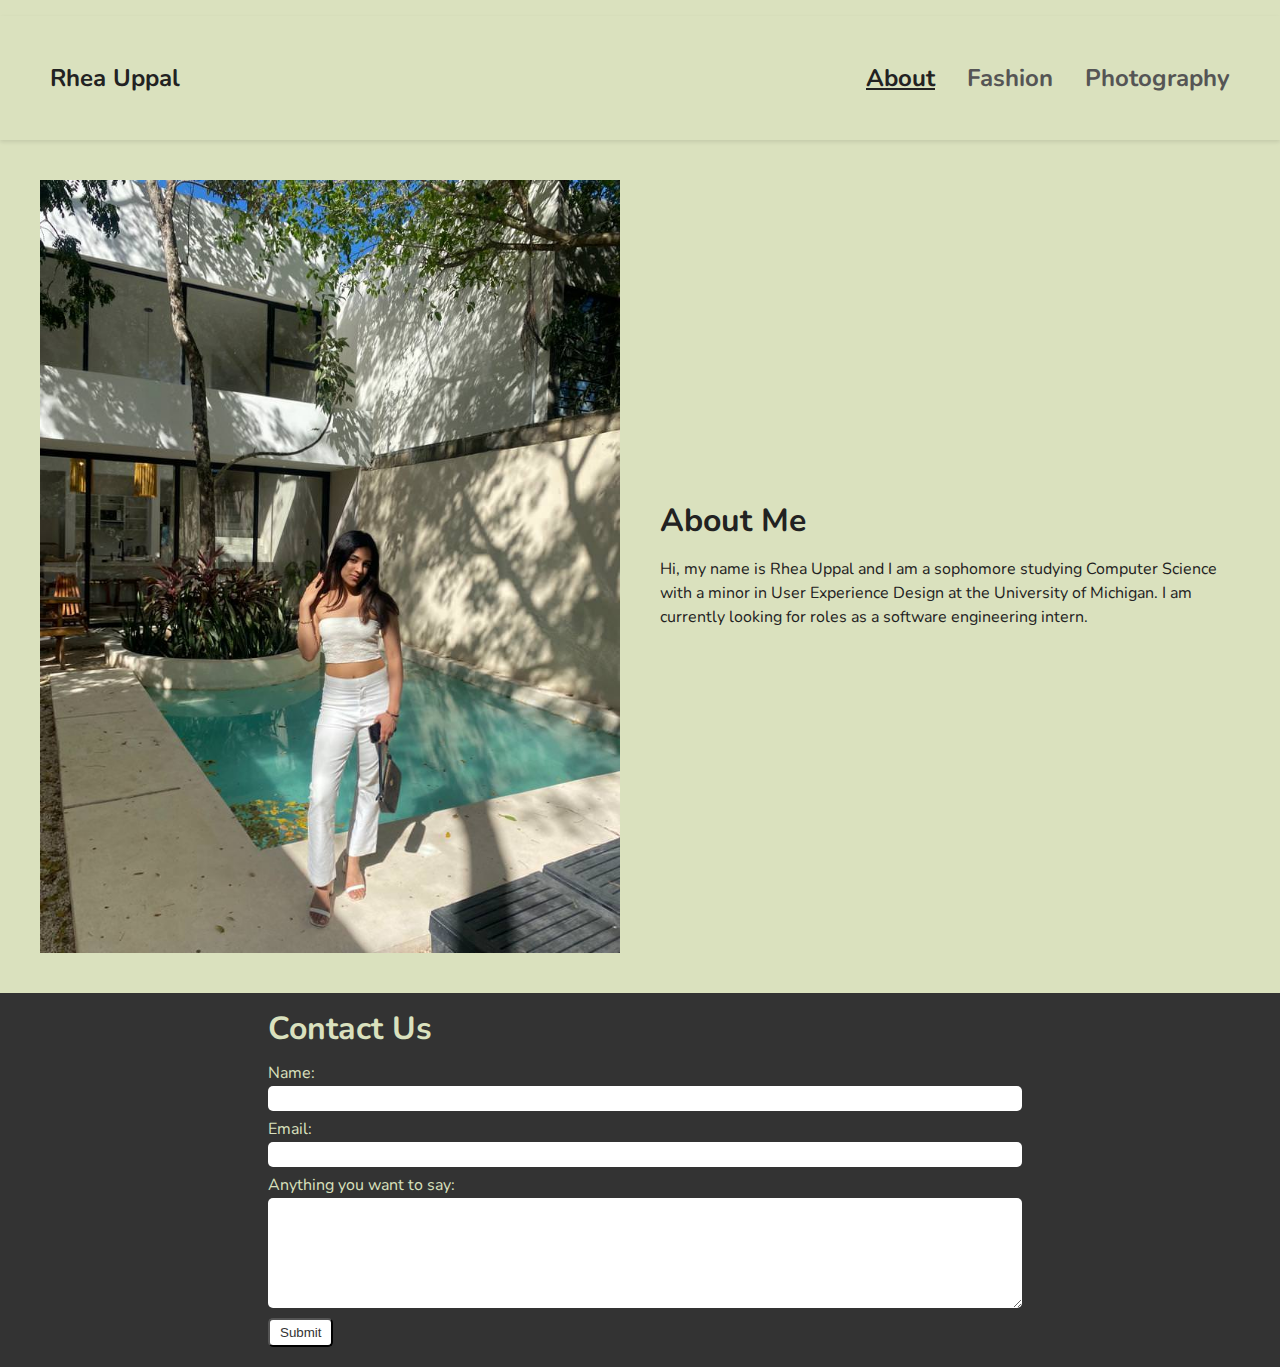
==== index.html @ 19f9b50b "second commit" ====
<!DOCTYPE html>
<html lang="en">
<head>
  <meta charset="UTF-8">
  <link rel="icon" type="image/png" href="images/logo-drk.png" />
  <meta name="viewport" content="width=device-width, initial-scale=1.0">
    <link rel="stylesheet" type="text/css" href="css/html5reset.css">
    <link rel="stylesheet" type="text/css" href="css/style.css">
    <link rel="icon" type="image/png" href="images/logo.jpg" />
    <link rel="preconnect" href="https://fonts.googleapis.com">
  <link rel="preconnect" href="https://fonts.gstatic.com" crossorigin>
  <link href="https://fonts.googleapis.com/css2?family=Nunito:wght@300&display=swap" rel="stylesheet">
  <title>About Me</title>
</head>
<body>
<a href="#main-content" class="skip-link" tabindex="1">Skip to Content</a>
<header>
  <div class="header-left">
    <h1>Rhea Uppal</h1>
  </div>
  <nav>
    <ul>
      <li><a href="index.html" class="active">About</a></li>
      <li><a href="fashion.html" >Fashion</a></li>
      <li><a href="photography.html" >Photography</a></li>
    </ul>
  </nav>
</header>
<main id="main-content" tabindex="1">
<section>
  <div class="about-content">
    <div class="about-left">
      <img src="images/rheauppal1.jpg" alt="A picture of Rhea Uppal">
    </div>
    <div class="about-right">
      <h2>About Me</h2>
      <p>Hi, my name is Rhea Uppal and I am a sophomore studying Computer Science with a minor in User Experience Design at the University of Michigan. I am currently looking for roles as a software engineering intern. </p>
    </div>
  </div>
</section>
<section>
  <div>
    
  </div>
</section>
</main>

<!-- check footer again -->
<footer>
  <div class="contact-form">
    <h2>Contact Us</h2>
    <form action="#">
      <label for="name">Name:</label>
      <input type="text" id="name" name="name">
      <label for="email">Email:</label>
      <input type="email" id="email" name="email">
      <label for="query">Anything you want to say:</label>
      <textarea id="Add your comments" name="questions"></textarea>
      <input type="submit" value="Submit">
    </form>
  </div>
</footer>

</body>
</html>
---- css/style.css ----
/*
- change nav bar when less than given 
- change grid when more than given because
- add javascript to grid, add click
- make flex,  
extras- forms, javascript,  */
body {
    background-color: #dae1be;
    font-family: 'Nunito',"Times New Roman", Times, serif;
    color: #222222;
  }
header {
    display: flex;
    justify-content: space-between;
    align-items: center;
    box-shadow: 0 2px 4px rgba(0, 0, 0, 0.1);
    padding: 50px;
    font-weight: bold;
    font-size: 150%;
  }
  
  .header-left {
    display: flex;
    align-items: center;
  }
  
  .header-left h1 {
    margin: 0;
  }
 
  nav ul {
    list-style: none;
    margin: 0;
    padding: 0;
  }
  
  nav li {
    display: inline-block;
  }
  
  nav a {
    color: #555555;
    margin-left: 25px;
    text-decoration: none;
  }
  
  nav a:hover {
    color: #222222;
    font-weight: bold;
  }

  nav ul li a.current-page {
    font-weight: bold;
    text-decoration: underline;
    color:#000;
  }
 
  .about-content {
    padding: 40px;
    max-width: 1200px;
    margin: 0 auto;
    display: flex;
    align-items: center;
    height:100%;
  }
  
  .about-left {
    width: 50%;
  }
  
  .about-left img {
    display: block;
    max-width: 100%;
    height: auto;
  }
  
  .about-right {
    width: 50%;
    padding-left: 40px;
  }
    h2 {
    font-size: 200%;
    margin-bottom: 20px;
  }
  .about-right p {
    font-size: 100%;
    line-height: 1.5;
  }


  /*section{
    height: 100vh;
  }
*/
  .heading{
    text-align: center;
  }

  #welham-pic{
    width: 50%;
    height: 50%;
  }

  /*footer*/
  footer {
    background-color: #333;
    color: #dae1be;
    padding: 20px;
    text-align: center;
  }
  
  .contact-form {
    display: inline-block;
    text-align: left;
    width:60%;
  }
  
  .contact-form form {
    display: flex;
    flex-direction: column;
    align-items: flex-start;
    
  }
  
  .contact-form label {
    margin-bottom: 5px;
  }
  
  .contact-form input[type="text"],
  .contact-form input[type="email"],
  .contact-form textarea {
    padding: 5px;
    margin-bottom: 10px;
    width: 100%;
    border-radius: 5px;
    border: none;
  }
  
  .contact-form textarea {
    height: 100px;
  }
  
  .contact-form input[type="submit"] {
    background-color: #fff;
    color: #333;
    padding: 5px 10px;
    border-radius: 5px;
  }
  
  .contact-form input[type="submit"]:hover {
    background-color: #dae1be;
  }

  /*PHOTOGRAPHY PAGE*/
  .pictures{
    display: grid;
    grid-gap:10px;
    margin:20px;
    grid-template-columns: 1fr 1fr 1fr;
    max-width: 1250px;
    overflow:hidden;
  }

  .pictures .images {
    position: relative;
    width: 100%;
    height: 0;
    padding-bottom: 100%;
  }
  .pictures img{
    position: absolute;
    object-fit: cover;
    width: 100%;
    height: 100%;
  }
  
  .pictures :nth-child(4n){
    grid-column: 1/-1;
  }
  
  @media screen and (min-width:850px) {
    /* make the bigger one smaller, and change the order*/

    
  }
  /*to make sure tag it is on is highlighted*/
  nav a.active{
    text-decoration: underline;
    color: #222222;
  } 
  


  /*skip class */
  .skip-link{
    position:relative;
    top:-40px;
  }  
  /*for focus for skiplink*/
  .skip-link:focus{
    position:relative;
    top:20px;
  }

  /*fashion page*/
  .img-fluid {
    height: 300px;
    object-fit: cover;
    width: 200px;
    object-fit: cover;
    padding-bottom: 20px;
  }
  
  .row {
    display: grid;
    grid-template-columns: repeat(3, 1fr);
    grid-gap: 20px;
    margin: 0 auto;
    justify-content: center;
    align-items: center;
  }
  
  .portfolio-link:hover img {
    transform: scale(1.1);
    transition: transform 0.5s ease-in-out;
    opacity: 0.2;
  }
  
  .portfolio-link {
    position: relative;
    display: inline-block;
  }
  
  .portfolio-link:hover::before {
    content: attr(data-text);
    position: absolute;
    top: 50%;
    left: 50%;
    transform: translate(-50%, -50%);
    font-size: 24px;
    font-weight: bold;
    color: #000000;
    text-shadow: 1px 1px #333;
  }
  
  @media (max-width: 800px) {
    .portfolio-link:hover::before {
      font-size: 16px;
    }
  }
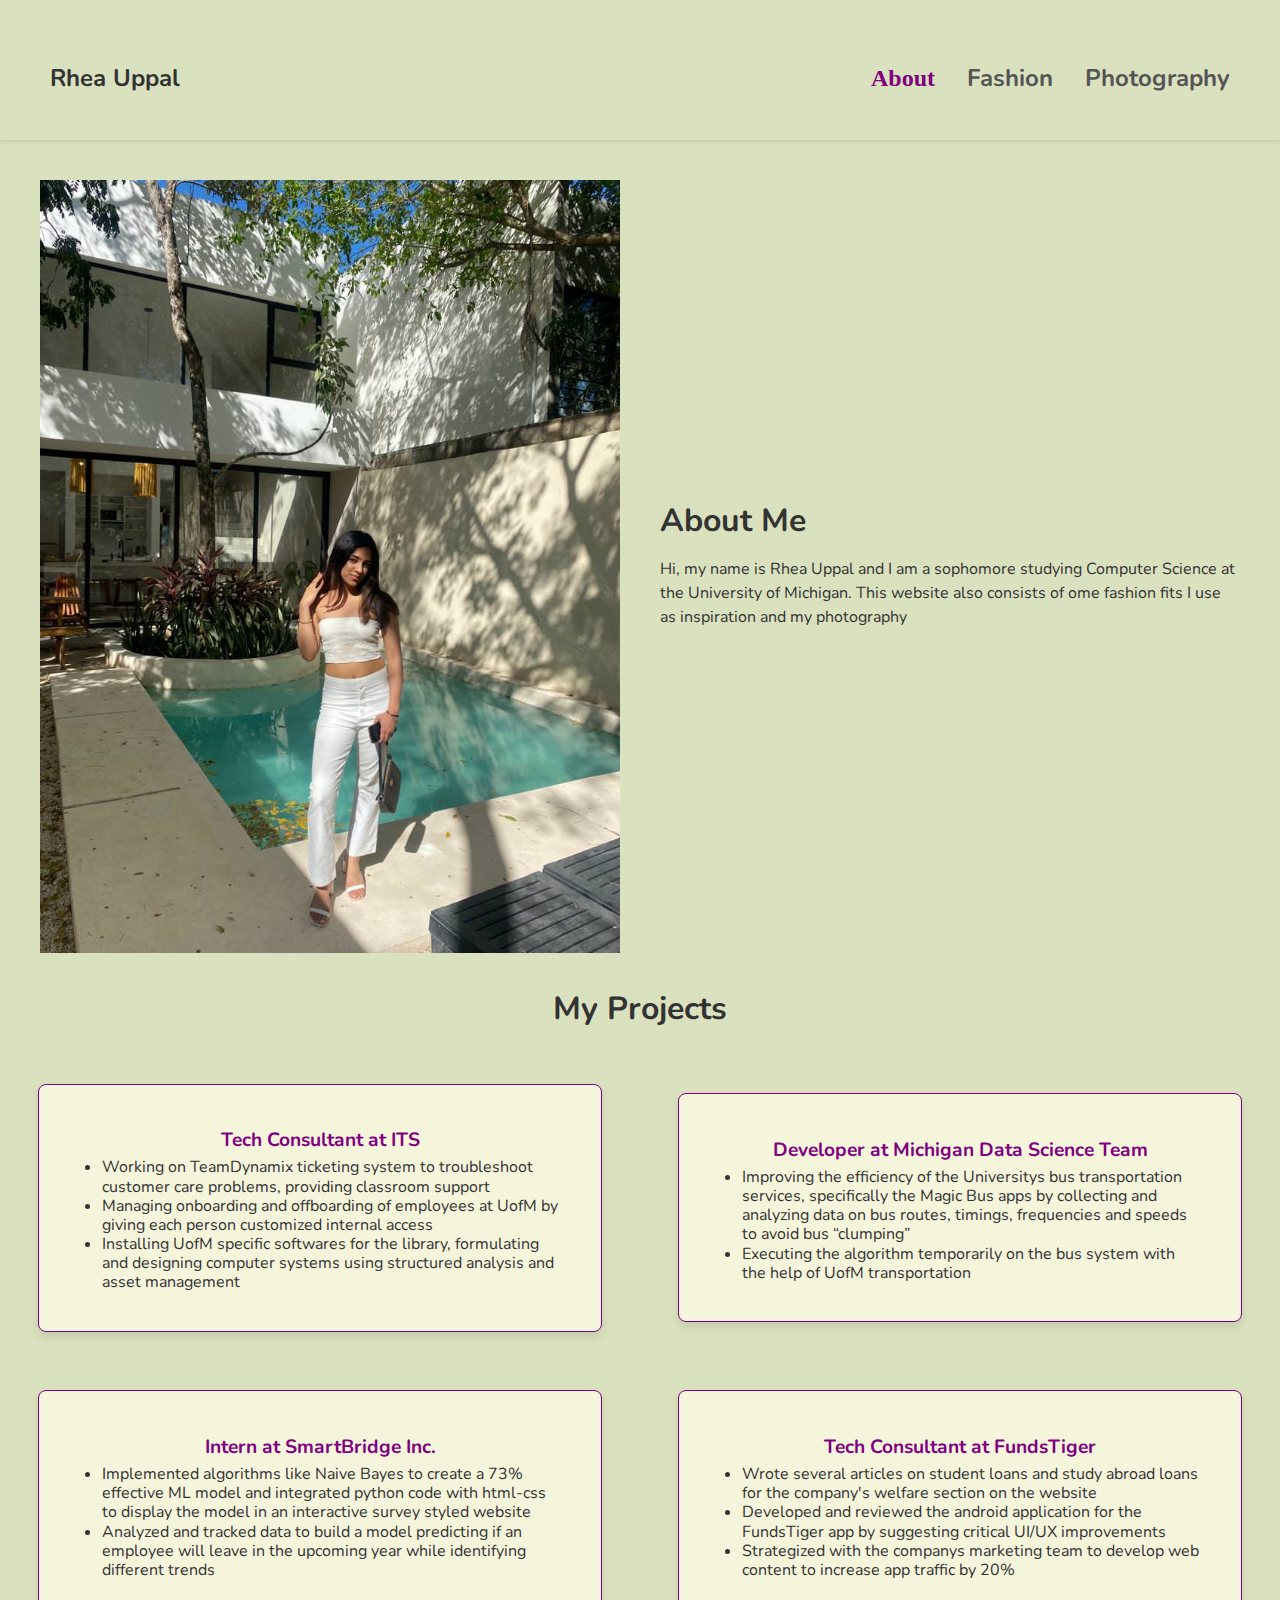
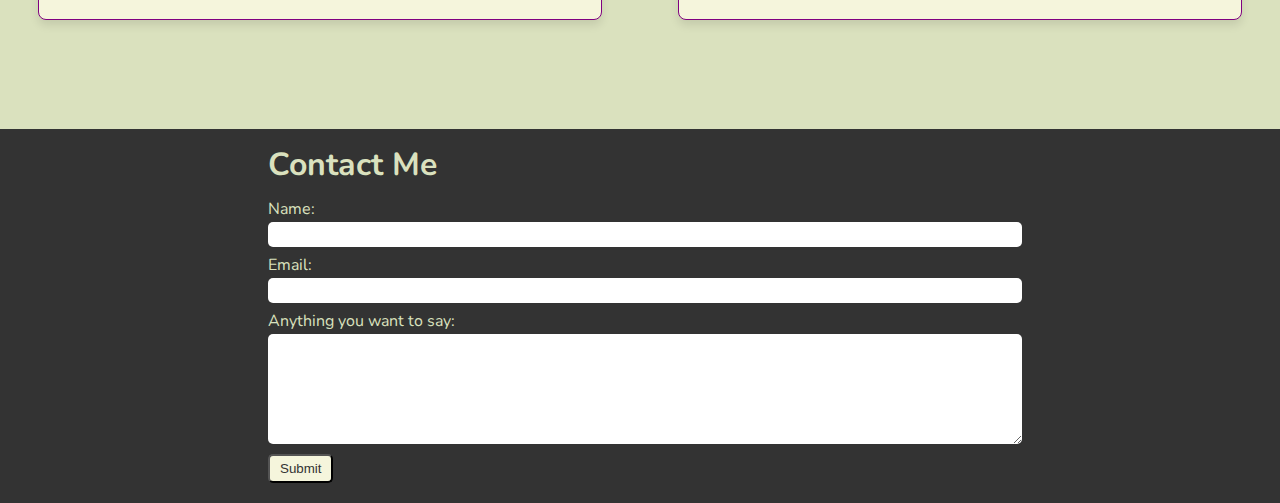
==== commit ddbbffe0: "updating project" ====
--- a/index.html
+++ b/index.html
@@ -28,32 +28,63 @@
 </header>
 <main id="main-content" tabindex="1">
 <section>
-  <div class="about-content">
+  <div class="about-content" tabindex="1">
     <div class="about-left">
       <img src="images/rheauppal1.jpg" alt="A picture of Rhea Uppal">
     </div>
     <div class="about-right">
       <h2>About Me</h2>
-      <p>Hi, my name is Rhea Uppal and I am a sophomore studying Computer Science with a minor in User Experience Design at the University of Michigan. I am currently looking for roles as a software engineering intern. </p>
+      <p>Hi, my name is Rhea Uppal and I am a sophomore studying Computer Science at the University of Michigan. This website also consists of ome fashion fits I use as inspiration and my photography</p>
     </div>
   </div>
 </section>
 <section>
-  <div>
-    
+  <h2 class="project-h2">My Projects</h2>
+  <div class="projects">
+    <div class="project-engr" tabindex="1">
+      <h3>Tech Consultant at ITS</h3>
+      <ul>
+        <li>Working on TeamDynamix ticketing system to troubleshoot customer care problems, providing classroom support</li>
+        <li> Managing onboarding and offboarding of employees at UofM by giving each person customized internal access</li>
+        <li>Installing UofM specific softwares for the library, formulating and designing computer systems using structured analysis and asset management </li>
+      </ul>
+    </div>
+    <div class="project-engr" tabindex="1">
+      <h3>Developer at Michigan Data Science Team</h3>
+      <ul>
+        <li>Improving the efficiency of the Universitys bus transportation services, specifically the Magic Bus apps by collecting and analyzing data on bus routes, timings, frequencies and speeds to avoid bus “clumping”</li>
+        <li>Executing the algorithm temporarily on the bus system with the help of UofM transportation </li>
+      </ul>
+    </div>
+    <div class="project-engr" tabindex="1">
+      <h3>Intern at SmartBridge Inc.</h3>
+      <ul>
+        <li>Implemented algorithms like Naive Bayes to create a 73% effective ML model and integrated python code with html-css to display the model in an interactive survey styled website</li>
+        <li>Analyzed and tracked data to build a model predicting if an employee will leave in the upcoming year while identifying different trends
+        </li>
+      </ul> 
+    </div>
+    <div class="project-engr" tabindex="1">
+      <h3>Tech Consultant at FundsTiger</h3>
+      <ul>
+        <li>Wrote several articles on student loans and study abroad loans for the company's welfare section on the website</li>
+        <li>Developed and reviewed the android application for the FundsTiger app by suggesting critical UI/UX improvements</li>
+        <li>Strategized with the companys marketing team to develop web content to increase app traffic by 20%</li>
+      </ul>         
+    </div>
   </div>
 </section>
 </main>
 
 <!-- check footer again -->
-<footer>
+<footer tabindex="1">
   <div class="contact-form">
-    <h2>Contact Us</h2>
-    <form action="#">
+    <h2>Contact Me</h2>
+    <form action="https://formspree.io/f/xjvdegeq">
       <label for="name">Name:</label>
-      <input type="text" id="name" name="name">
+      <input type="text" id="name" name="name" required>
       <label for="email">Email:</label>
-      <input type="email" id="email" name="email">
+      <input type="email" id="email" name="email" required >
       <label for="query">Anything you want to say:</label>
       <textarea id="Add your comments" name="questions"></textarea>
       <input type="submit" value="Submit">
--- a/css/style.css
+++ b/css/style.css
@@ -7,7 +7,7 @@
 body {
     background-color: #dae1be;
     font-family: 'Nunito',"Times New Roman", Times, serif;
-    color: #222222;
+    color: #333;
   }
 header {
     display: flex;
@@ -16,7 +16,7 @@
     box-shadow: 0 2px 4px rgba(0, 0, 0, 0.1);
     padding: 50px;
     font-weight: bold;
-    font-size: 150%;
+    font-size: 150%
   }
   
   .header-left {
@@ -29,7 +29,6 @@
   }
  
   nav ul {
-    list-style: none;
     margin: 0;
     padding: 0;
   }
@@ -45,16 +44,28 @@
   }
   
   nav a:hover {
-    color: #222222;
-    font-weight: bold;
-  }
-
-  nav ul li a.current-page {
+    color: #333;
     font-weight: bold;
     text-decoration: underline;
-    color:#000;
-  }
- 
+  }
+
+  nav a.active{
+    transform: scale(1.5);
+    transition: transform 0.5s ease-in-out;
+    font-family: "Times new roman";
+    color: #800080;
+  } 
+ @media screen and (max-width:600px){
+  
+  header {
+    display: flex;
+    flex-direction: column;
+    align-items: center;
+  }
+  nav{
+    margin-top: 10px;
+  }
+ }
   .about-content {
     padding: 40px;
     max-width: 1200px;
@@ -88,17 +99,74 @@
   }
 
 
-  /*section{
-    height: 100vh;
-  }
-*/
-  .heading{
+  /*flex for projects*/
+  .projects{
+    display: flex;
+    flex-direction: column;
+    align-items: center;
+    justify-content: center;
+    flex-wrap: wrap;
+    margin-bottom: 7%;
+  }
+  .project-h2,.fashion-h2{
     text-align: center;
-  }
-
-  #welham-pic{
-    width: 50%;
-    height: 50%;
+    font-weight: bold;
+    
+  }
+  .project-engr{
+    border: 1px solid purple;
+    border-radius: 0.5rem;
+    background-color: #F5F5DC;
+    box-shadow: 0px 5px 10px rgba(0, 0, 0, 0.1);;
+    max-height:400px;
+    margin:3%;
+    padding: 3%;
+  }
+  h3 {
+    font-size: 120%;
+    margin: 0.5rem;
+    color: purple;
+    text-align: center;
+  }
+  .project-engr ul{
+    margin-left:5%;
+    line-height: 1.2;
+
+  }
+  
+  @media screen and (min-width:700px){
+    .projects {
+      display: flex;
+      flex-direction: row;
+      align-items: flex-start;
+      flex-wrap: wrap;
+      justify-content: center;
+    }
+    .project-engr {
+      min-width: 300px;
+      margin-bottom: 20px;
+      flex: 1 0 30%; /* add this to make all blocks have the same width */
+      min-height: 265px; 
+    }
+  }
+
+  @media screen and (min-width:850px) {
+    .projects {
+      display: flex;
+      flex-direction: row;
+      align-items: center;
+      flex-wrap: wrap;
+      justify-content: center;
+      
+    }
+    /*change media screen */ 
+    .project-engr{
+      width:20px;
+      min-height: 0px;
+      min-width: 0px;
+    }
+
+     
   }
 
   /*footer*/
@@ -141,14 +209,14 @@
   }
   
   .contact-form input[type="submit"] {
-    background-color: #fff;
+    background-color: #F5F5DC;
     color: #333;
     padding: 5px 10px;
     border-radius: 5px;
   }
   
   .contact-form input[type="submit"]:hover {
-    background-color: #dae1be;
+    background-color: F5F5DC;
   }
 
   /*PHOTOGRAPHY PAGE*/
@@ -159,6 +227,7 @@
     grid-template-columns: 1fr 1fr 1fr;
     max-width: 1250px;
     overflow:hidden;
+    width: cover;
   }
 
   .pictures .images {
@@ -177,17 +246,13 @@
   .pictures :nth-child(4n){
     grid-column: 1/-1;
   }
-  
-  @media screen and (min-width:850px) {
-    /* make the bigger one smaller, and change the order*/
-
-    
-  }
+
+  
+  
+  
+ 
   /*to make sure tag it is on is highlighted*/
-  nav a.active{
-    text-decoration: underline;
-    color: #222222;
-  } 
+  
   
 
 
@@ -203,14 +268,7 @@
   }
 
   /*fashion page*/
-  .img-fluid {
-    height: 300px;
-    object-fit: cover;
-    width: 200px;
-    object-fit: cover;
-    padding-bottom: 20px;
-  }
-  
+  /*
   .row {
     display: grid;
     grid-template-columns: repeat(3, 1fr);
@@ -239,12 +297,79 @@
     transform: translate(-50%, -50%);
     font-size: 24px;
     font-weight: bold;
-    color: #000000;
+    color: purple;
     text-shadow: 1px 1px #333;
   }
-  
+  */
   @media (max-width: 800px) {
     .portfolio-link:hover::before {
       font-size: 16px;
     }
   }
+
+/*button*/
+#myButton, #pics1 {
+  background-color: #333;
+  border: none;
+  color: #dae1be;
+  padding: 12px 24px;
+  text-align: center;
+  font-size: 80%;
+  cursor: pointer;
+  margin: 0 auto 10px auto;
+  display: block;
+}
+
+.fashion-h2{
+  margin: 3%;
+  font-size: 200%;
+}
+
+.fashion-board{
+  display: grid;
+    grid-template-columns: repeat(3, 1fr);
+    grid-gap: 10px;
+    margin:50px;
+    justify-content: center;
+    align-items: center;
+}
+
+/*.img-fluid {
+  height: 300px;
+  object-fit: cover;
+  width: 200px;
+  object-fit: cover;
+  padding-bottom: 20px;
+}
+*/
+.img-fluid{
+  height:300px;
+  width:200px;
+  object-fit: cover;
+  padding-bottom: 20px;
+}
+.fashion-board:nth-child(3n){
+    height: 500px;
+}
+.fashion-images {
+  display: flex;
+  justify-content: center;
+  align-items: center;
+  height: 100%;
+}
+
+.one {
+    display: grid;
+    grid-template-columns: repeat(2, 1fr);
+    grid-gap: 10px;
+    margin:50px;
+    justify-content: center;
+    align-items: center;
+}
+
+
+
+
+
+
+
